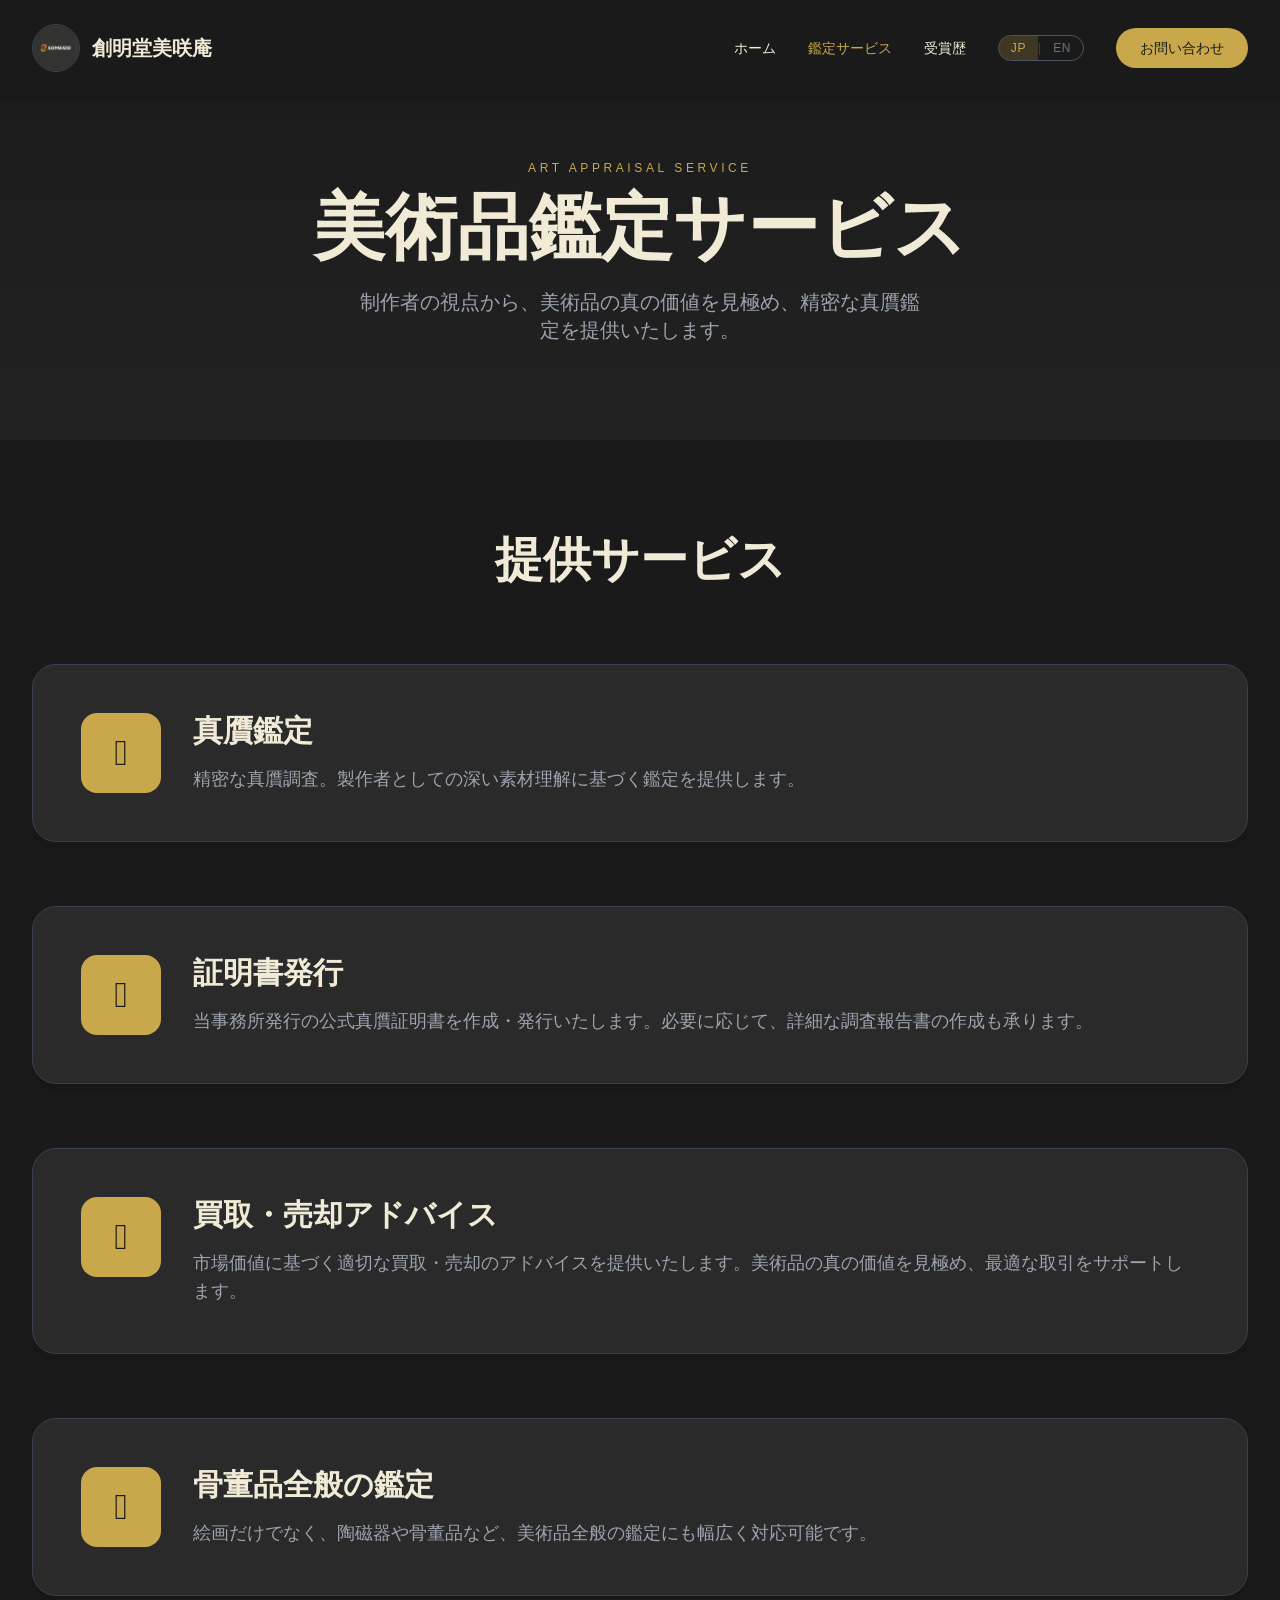
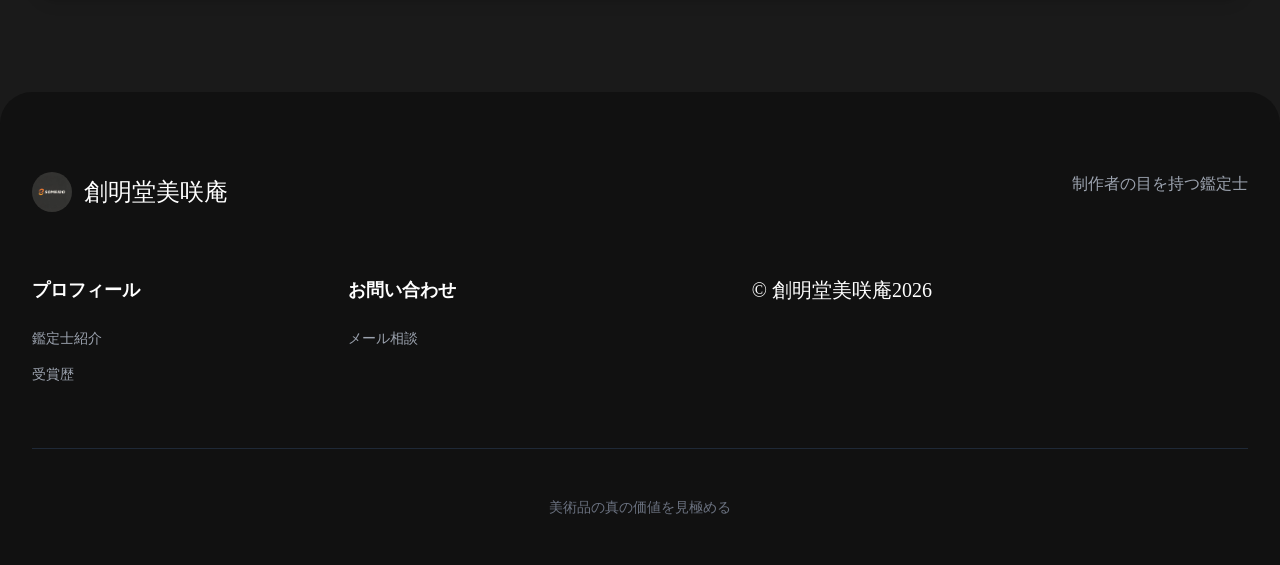
==== index.html @ faf90584 "Rename ウェブページ.完全.htｍ.html to index.html" ====
<!DOCTYPE html>
<!-- saved from url=(0043)https://someido-misakian.readdy.co/services -->
<html lang="ja"><head><meta http-equiv="Content-Type" content="text/html; charset=UTF-8">
    
    <link rel="icon" type="image/svg+xml" href="https://someido-misakian.readdy.co/vite.svg">
    <meta name="viewport" content="width=device-width, initial-scale=1.0">
    
    <!-- SEO Meta Tags -->
    <title>創明堂美咲庵 | 制作者の視点から美術品の真の価値を鑑定する美術品鑑定士</title>
    <meta name="description" content="創明堂美咲庵の松尾美咲による美術品鑑定サービス。制作者としての深い素材理解と専門知識に基づく精密な真贋鑑定、証明書発行、買取・売却アドバイスを提供。木版画・骨董品・陶磁器など美術品全般に対応。">
    <meta name="keywords" content="美術品鑑定,真贋鑑定,版画鑑定,骨董品鑑定,創明堂美咲庵,松尾美咲,証明書発行">
    <link rel="canonical" href="https://readdy.ai/">
    <meta name="last-modified" content="2025-01-01">
    
    <!-- Open Graph Tags -->
    <meta property="og:title" content="創明堂美咲庵 | 制作者の視点から美術品鑑定">
    <meta property="og:description" content="制作者としての深い素材理解に基づく精密な美術品鑑定サービス">
    <meta property="og:type" content="website">
    <meta property="og:url" content="https://readdy.ai/">
    
    <!-- Twitter Card Tags -->
    <meta name="twitter:card" content="summary_large_image">
    <meta name="twitter:title" content="創明堂美咲庵 | 美術品鑑定サービス">
    <meta name="twitter:description" content="制作者の視点から美術品の真の価値を鑑定">
    
    <!-- Fonts -->
    <link rel="preconnect" href="https://fonts.googleapis.com/">
    <link rel="preconnect" href="https://fonts.gstatic.com/" crossorigin="">
    <link href="./ウェブページ.完全.htｍ_files/css2" rel="stylesheet">
    
    <!-- Icon Libraries -->
    <link rel="stylesheet" href="./ウェブページ.完全.htｍ_files/all.min.css">
    <link rel="stylesheet" href="./ウェブページ.完全.htｍ_files/remixicon.min.css">
        <meta name="readdy-project-version" content="7c23c5a4f481bdd89cf156c9e6ebb850:818ca5201b40d1bff4f04a283260763b:6ee712ba3f40ec1ffb72550dedaf5ff7ba6d9cf1adc5ffd44f892097f77eb006e095c29fb9fb0deb5102063b9d4eeb099a6c7bd4300fa36c8516f1310afe72c5"><script>
          window.EventReportingConfig = {
            projectId: '60b9f8c3-3907-441c-ba3c-39eecb94cda1',
            domain: 'https://readdy.ai',
            debug: false
          };
        </script>
        <script defer="" src="./ウェブページ.完全.htｍ_files/event-reporting.min.js.ダウンロード"></script>
          <script type="module" crossorigin="" src="./ウェブページ.完全.htｍ_files/index-BcKtVwzm.js.ダウンロード"></script>
          <link rel="stylesheet" crossorigin="" href="./ウェブページ.完全.htｍ_files/index-BB2n0USH.css">
        </head>
  <body>
    <div id="root"><div class="min-h-screen bg-[#1a1a1a]"><nav class="fixed top-0 left-0 right-0 z-50 transition-all duration-300 bg-[#1a1a1a] shadow-md"><div class="max-w-7xl mx-auto px-4 sm:px-8 py-4 sm:py-6 flex items-center justify-between"><a class="flex items-center gap-2 sm:gap-3" href="https://someido-misakian.readdy.co/" data-discover="true"><img alt="創明堂美咲庵" class="w-9 h-9 sm:w-12 sm:h-12 object-cover rounded-full border border-gray-700" src="./ウェブページ.完全.htｍ_files/a552fc7414e5a4811c00b3ad66b01576.jpeg"><span class="text-base sm:text-xl font-serif font-semibold text-[#F0EAD6]">創明堂美咲庵</span></a><div class="hidden md:flex items-center gap-6 lg:gap-8"><a class="text-sm font-medium transition-colors hover:text-[#C9A84C] cursor-pointer whitespace-nowrap text-[#F0EAD6]" href="https://someido-misakian.readdy.co/" data-discover="true">ホーム</a><a class="text-sm font-medium transition-colors hover:text-[#C9A84C] cursor-pointer whitespace-nowrap text-[#C9A84C]" href="https://someido-misakian.readdy.co/services" data-discover="true">鑑定サービス</a><a class="text-sm font-medium transition-colors hover:text-[#C9A84C] cursor-pointer whitespace-nowrap text-[#F0EAD6]" href="https://someido-misakian.readdy.co/awards" data-discover="true">受賞歴</a><div class="flex items-center gap-0 border border-gray-600 rounded-full overflow-hidden"><button class="px-3 py-1 text-xs font-light tracking-wider transition-colors cursor-pointer whitespace-nowrap bg-[#C9A84C]/20 text-[#C9A84C]">JP</button><span class="text-gray-700 text-xs select-none">|</span><button class="px-3 py-1 text-xs font-light tracking-wider transition-colors cursor-pointer whitespace-nowrap text-gray-500 hover:text-gray-300">EN</button></div><a href="mailto:someidomisakian@gmail.com" class="px-6 py-2.5 bg-[#C9A84C] text-[#1a1a1a] text-sm font-medium rounded-full hover:bg-[#8B2500] hover:text-white transition-colors whitespace-nowrap cursor-pointer">お問い合わせ</a></div><div class="md:hidden flex items-center gap-3"><div class="flex items-center border border-gray-600 rounded-full overflow-hidden"><button class="px-2.5 py-1 text-xs font-light tracking-wider transition-colors cursor-pointer text-[#C9A84C]">JP</button><span class="text-gray-700 text-xs select-none">|</span><button class="px-2.5 py-1 text-xs font-light tracking-wider transition-colors cursor-pointer text-gray-500">EN</button></div><button class="flex items-center justify-center w-9 h-9 cursor-pointer" aria-label="メニュー"><i class="text-2xl text-[#F0EAD6] ri-menu-line"></i></button></div></div></nav><section class="pt-24 sm:pt-40 pb-10 sm:pb-24 px-4 sm:px-8 bg-gradient-to-b from-[#1a1a1a] to-[#222222]"><div class="max-w-5xl mx-auto text-center"><p class="text-xs tracking-[0.3em] text-[#C9A84C] uppercase mb-3 sm:mb-4">Art Appraisal Service</p><h1 class="text-3xl sm:text-6xl md:text-7xl font-serif font-bold mb-3 sm:mb-6 leading-tight text-[#F0EAD6]">美術品鑑定サービス</h1><p class="text-xs sm:text-xl text-gray-400 leading-relaxed max-w-xl mx-auto">制作者の視点から、美術品の真の価値を見極め、精密な真贋鑑定を提供いたします。</p></div></section><section class="py-10 sm:py-24 px-4 sm:px-8 bg-[#1a1a1a]"><div class="max-w-7xl mx-auto"><h2 class="text-2xl sm:text-5xl font-serif font-bold text-center mb-8 sm:mb-20 text-[#F0EAD6]">提供サービス</h2><div class="space-y-5 sm:space-y-16"><div class="bg-[#2a2a2a] rounded-2xl sm:rounded-3xl shadow-md sm:shadow-lg border border-gray-700 p-5 sm:p-12 hover:shadow-xl transition-shadow"><div class="flex flex-row items-start gap-4 sm:gap-8"><div class="w-11 h-11 sm:w-20 sm:h-20 flex items-center justify-center bg-[#C9A84C] rounded-xl sm:rounded-2xl flex-shrink-0"><i class="ri-search-eye-line text-xl sm:text-4xl text-[#1a1a1a]"></i></div><div class="flex-1 min-w-0"><h3 class="text-lg sm:text-3xl font-bold mb-1.5 sm:mb-4 text-[#F0EAD6]">真贋鑑定</h3><p class="text-xs sm:text-lg text-gray-400 leading-relaxed">精密な真贋調査。製作者としての深い素材理解に基づく鑑定を提供します。</p></div></div></div><div class="bg-[#2a2a2a] rounded-2xl sm:rounded-3xl shadow-md sm:shadow-lg border border-gray-700 p-5 sm:p-12 hover:shadow-xl transition-shadow"><div class="flex flex-row items-start gap-4 sm:gap-8"><div class="w-11 h-11 sm:w-20 sm:h-20 flex items-center justify-center bg-[#C9A84C] rounded-xl sm:rounded-2xl flex-shrink-0"><i class="ri-file-text-line text-xl sm:text-4xl text-[#1a1a1a]"></i></div><div class="flex-1 min-w-0"><h3 class="text-lg sm:text-3xl font-bold mb-1.5 sm:mb-4 text-[#F0EAD6]">証明書発行</h3><p class="text-xs sm:text-lg text-gray-400 leading-relaxed">当事務所発行の公式真贋証明書を作成・発行いたします。必要に応じて、詳細な調査報告書の作成も承ります。</p></div></div></div><div class="bg-[#2a2a2a] rounded-2xl sm:rounded-3xl shadow-md sm:shadow-lg border border-gray-700 p-5 sm:p-12 hover:shadow-xl transition-shadow"><div class="flex flex-row items-start gap-4 sm:gap-8"><div class="w-11 h-11 sm:w-20 sm:h-20 flex items-center justify-center bg-[#C9A84C] rounded-xl sm:rounded-2xl flex-shrink-0"><i class="ri-line-chart-line text-xl sm:text-4xl text-[#1a1a1a]"></i></div><div class="flex-1 min-w-0"><h3 class="text-lg sm:text-3xl font-bold mb-1.5 sm:mb-4 text-[#F0EAD6]">買取・売却アドバイス</h3><p class="text-xs sm:text-lg text-gray-400 leading-relaxed">市場価値に基づく適切な買取・売却のアドバイスを提供いたします。美術品の真の価値を見極め、最適な取引をサポートします。</p></div></div></div><div class="bg-[#2a2a2a] rounded-2xl sm:rounded-3xl shadow-md sm:shadow-lg border border-gray-700 p-5 sm:p-12 hover:shadow-xl transition-shadow"><div class="flex flex-row items-start gap-4 sm:gap-8"><div class="w-11 h-11 sm:w-20 sm:h-20 flex items-center justify-center bg-[#C9A84C] rounded-xl sm:rounded-2xl flex-shrink-0"><i class="ri-ancient-pavilion-line text-xl sm:text-4xl text-[#1a1a1a]"></i></div><div class="flex-1 min-w-0"><h3 class="text-lg sm:text-3xl font-bold mb-1.5 sm:mb-4 text-[#F0EAD6]">骨董品全般の鑑定</h3><p class="text-xs sm:text-lg text-gray-400 leading-relaxed">絵画だけでなく、陶磁器や骨董品など、美術品全般の鑑定にも幅広く対応可能です。</p></div></div></div></div></div></section><footer class="bg-[#111111] px-4 sm:px-8 pt-12 sm:pt-20 pb-8 sm:pb-12 rounded-t-[32px]"><div class="max-w-7xl mx-auto"><div class="flex flex-col sm:flex-row items-start justify-between mb-10 sm:mb-16 gap-4"><a class="flex items-center gap-3" href="https://someido-misakian.readdy.co/" data-discover="true"><img alt="創明堂美咲庵" class="w-10 h-10 object-cover rounded-full" src="./ウェブページ.完全.htｍ_files/a552fc7414e5a4811c00b3ad66b01576.jpeg"><span class="text-white text-xl sm:text-2xl font-serif">創明堂美咲庵</span></a><p class="text-gray-400 text-sm sm:text-base">制作者の目を持つ鑑定士</p></div><div class="grid grid-cols-2 sm:grid-cols-4 gap-8 sm:gap-12 mb-10 sm:mb-16"><div><h4 class="text-white text-base sm:text-lg font-semibold mb-4 sm:mb-6">プロフィール</h4><ul class="space-y-3 sm:space-y-4 text-gray-400 text-sm"><li><a class="hover:text-[#C9A84C] transition-colors cursor-pointer" href="https://someido-misakian.readdy.co/" data-discover="true">鑑定士紹介</a></li><li><a class="hover:text-[#C9A84C] transition-colors cursor-pointer" href="https://someido-misakian.readdy.co/awards" data-discover="true">受賞歴</a></li></ul></div><div><h4 class="text-white text-base sm:text-lg font-semibold mb-4 sm:mb-6">お問い合わせ</h4><ul class="space-y-3 sm:space-y-4 text-gray-400 text-sm"><li><a href="mailto:someidomisakian@gmail.com" class="hover:text-[#C9A84C] transition-colors cursor-pointer">メール相談</a></li></ul></div><div class="text-right"><p class="text-white text-base sm:text-xl font-serif mb-2">© 創明堂美咲庵2026</p></div></div><div class="pt-8 sm:pt-12 border-t border-gray-800 text-center"><p class="text-gray-500 text-sm">美術品の真の価値を見極める</p></div></div></footer></div></div>
  
</body></html>
---- ウェブページ.完全.htｍ_files/index-BB2n0USH.css ----
*,:before,:after{--tw-border-spacing-x: 0;--tw-border-spacing-y: 0;--tw-translate-x: 0;--tw-translate-y: 0;--tw-rotate: 0;--tw-skew-x: 0;--tw-skew-y: 0;--tw-scale-x: 1;--tw-scale-y: 1;--tw-pan-x: ;--tw-pan-y: ;--tw-pinch-zoom: ;--tw-scroll-snap-strictness: proximity;--tw-gradient-from-position: ;--tw-gradient-via-position: ;--tw-gradient-to-position: ;--tw-ordinal: ;--tw-slashed-zero: ;--tw-numeric-figure: ;--tw-numeric-spacing: ;--tw-numeric-fraction: ;--tw-ring-inset: ;--tw-ring-offset-width: 0px;--tw-ring-offset-color: #fff;--tw-ring-color: rgb(59 130 246 / .5);--tw-ring-offset-shadow: 0 0 #0000;--tw-ring-shadow: 0 0 #0000;--tw-shadow: 0 0 #0000;--tw-shadow-colored: 0 0 #0000;--tw-blur: ;--tw-brightness: ;--tw-contrast: ;--tw-grayscale: ;--tw-hue-rotate: ;--tw-invert: ;--tw-saturate: ;--tw-sepia: ;--tw-drop-shadow: ;--tw-backdrop-blur: ;--tw-backdrop-brightness: ;--tw-backdrop-contrast: ;--tw-backdrop-grayscale: ;--tw-backdrop-hue-rotate: ;--tw-backdrop-invert: ;--tw-backdrop-opacity: ;--tw-backdrop-saturate: ;--tw-backdrop-sepia: ;--tw-contain-size: ;--tw-contain-layout: ;--tw-contain-paint: ;--tw-contain-style: }::backdrop{--tw-border-spacing-x: 0;--tw-border-spacing-y: 0;--tw-translate-x: 0;--tw-translate-y: 0;--tw-rotate: 0;--tw-skew-x: 0;--tw-skew-y: 0;--tw-scale-x: 1;--tw-scale-y: 1;--tw-pan-x: ;--tw-pan-y: ;--tw-pinch-zoom: ;--tw-scroll-snap-strictness: proximity;--tw-gradient-from-position: ;--tw-gradient-via-position: ;--tw-gradient-to-position: ;--tw-ordinal: ;--tw-slashed-zero: ;--tw-numeric-figure: ;--tw-numeric-spacing: ;--tw-numeric-fraction: ;--tw-ring-inset: ;--tw-ring-offset-width: 0px;--tw-ring-offset-color: #fff;--tw-ring-color: rgb(59 130 246 / .5);--tw-ring-offset-shadow: 0 0 #0000;--tw-ring-shadow: 0 0 #0000;--tw-shadow: 0 0 #0000;--tw-shadow-colored: 0 0 #0000;--tw-blur: ;--tw-brightness: ;--tw-contrast: ;--tw-grayscale: ;--tw-hue-rotate: ;--tw-invert: ;--tw-saturate: ;--tw-sepia: ;--tw-drop-shadow: ;--tw-backdrop-blur: ;--tw-backdrop-brightness: ;--tw-backdrop-contrast: ;--tw-backdrop-grayscale: ;--tw-backdrop-hue-rotate: ;--tw-backdrop-invert: ;--tw-backdrop-opacity: ;--tw-backdrop-saturate: ;--tw-backdrop-sepia: ;--tw-contain-size: ;--tw-contain-layout: ;--tw-contain-paint: ;--tw-contain-style: }*,:before,:after{box-sizing:border-box;border-width:0;border-style:solid;border-color:#e5e7eb}:before,:after{--tw-content: ""}html,:host{line-height:1.5;-webkit-text-size-adjust:100%;-moz-tab-size:4;-o-tab-size:4;tab-size:4;font-family:Noto Sans JP,sans-serif;font-feature-settings:normal;font-variation-settings:normal;-webkit-tap-highlight-color:transparent}body{margin:0;line-height:inherit}hr{height:0;color:inherit;border-top-width:1px}abbr:where([title]){-webkit-text-decoration:underline dotted;text-decoration:underline dotted}h1,h2,h3,h4,h5,h6{font-size:inherit;font-weight:inherit}a{color:inherit;text-decoration:inherit}b,strong{font-weight:bolder}code,kbd,samp,pre{font-family:ui-monospace,SFMono-Regular,Menlo,Monaco,Consolas,Liberation Mono,Courier New,monospace;font-feature-settings:normal;font-variation-settings:normal;font-size:1em}small{font-size:80%}sub,sup{font-size:75%;line-height:0;position:relative;vertical-align:baseline}sub{bottom:-.25em}sup{top:-.5em}table{text-indent:0;border-color:inherit;border-collapse:collapse}button,input,optgroup,select,textarea{font-family:inherit;font-feature-settings:inherit;font-variation-settings:inherit;font-size:100%;font-weight:inherit;line-height:inherit;letter-spacing:inherit;color:inherit;margin:0;padding:0}button,select{text-transform:none}button,input:where([type=button]),input:where([type=reset]),input:where([type=submit]){-webkit-appearance:button;background-color:transparent;background-image:none}:-moz-focusring{outline:auto}:-moz-ui-invalid{box-shadow:none}progress{vertical-align:baseline}::-webkit-inner-spin-button,::-webkit-outer-spin-button{height:auto}[type=search]{-webkit-appearance:textfield;outline-offset:-2px}::-webkit-search-decoration{-webkit-appearance:none}::-webkit-file-upload-button{-webkit-appearance:button;font:inherit}summary{display:list-item}blockquote,dl,dd,h1,h2,h3,h4,h5,h6,hr,figure,p,pre{margin:0}fieldset{margin:0;padding:0}legend{padding:0}ol,ul,menu{list-style:none;margin:0;padding:0}dialog{padding:0}textarea{resize:vertical}input::-moz-placeholder,textarea::-moz-placeholder{opacity:1;color:#9ca3af}input::placeholder,textarea::placeholder{opacity:1;color:#9ca3af}button,[role=button]{cursor:pointer}:disabled{cursor:default}img,svg,video,canvas,audio,iframe,embed,object{display:block;vertical-align:middle}img,video{max-width:100%;height:auto}[hidden]:where(:not([hidden=until-found])){display:none}.pointer-events-none{pointer-events:none}.static{position:static}.fixed{position:fixed}.absolute{position:absolute}.relative{position:relative}.inset-0{inset:0}.bottom-0{bottom:0}.left-0{left:0}.right-0{right:0}.top-0{top:0}.z-0{z-index:0}.z-10{z-index:10}.z-50{z-index:50}.mx-auto{margin-left:auto;margin-right:auto}.mb-1{margin-bottom:.25rem}.mb-1\.5{margin-bottom:.375rem}.mb-10{margin-bottom:2.5rem}.mb-2{margin-bottom:.5rem}.mb-3{margin-bottom:.75rem}.mb-4{margin-bottom:1rem}.mb-5{margin-bottom:1.25rem}.mb-6{margin-bottom:1.5rem}.mb-7{margin-bottom:1.75rem}.mb-8{margin-bottom:2rem}.ml-2{margin-left:.5rem}.ml-auto{margin-left:auto}.mt-0\.5{margin-top:.125rem}.mt-1{margin-top:.25rem}.mt-10{margin-top:2.5rem}.mt-2{margin-top:.5rem}.mt-4{margin-top:1rem}.mt-6{margin-top:1.5rem}.mt-8{margin-top:2rem}.block{display:block}.inline-block{display:inline-block}.flex{display:flex}.inline-flex{display:inline-flex}.grid{display:grid}.hidden{display:none}.h-10{height:2.5rem}.h-11{height:2.75rem}.h-2{height:.5rem}.h-9{height:2.25rem}.h-full{height:100%}.h-screen{height:100vh}.min-h-screen{min-height:100vh}.w-10{width:2.5rem}.w-11{width:2.75rem}.w-2{width:.5rem}.w-9{width:2.25rem}.w-full{width:100%}.min-w-0{min-width:0px}.max-w-2xl{max-width:42rem}.max-w-4xl{max-width:56rem}.max-w-5xl{max-width:64rem}.max-w-7xl{max-width:80rem}.max-w-xl{max-width:36rem}.max-w-xs{max-width:20rem}.flex-1{flex:1 1 0%}.flex-shrink-0{flex-shrink:0}.scale-100{--tw-scale-x: 1;--tw-scale-y: 1;transform:translate(var(--tw-translate-x),var(--tw-translate-y)) rotate(var(--tw-rotate)) skew(var(--tw-skew-x)) skewY(var(--tw-skew-y)) scaleX(var(--tw-scale-x)) scaleY(var(--tw-scale-y))}.scale-105{--tw-scale-x: 1.05;--tw-scale-y: 1.05;transform:translate(var(--tw-translate-x),var(--tw-translate-y)) rotate(var(--tw-rotate)) skew(var(--tw-skew-x)) skewY(var(--tw-skew-y)) scaleX(var(--tw-scale-x)) scaleY(var(--tw-scale-y))}.cursor-pointer{cursor:pointer}.select-none{-webkit-user-select:none;-moz-user-select:none;user-select:none}.grid-cols-1{grid-template-columns:repeat(1,minmax(0,1fr))}.grid-cols-2{grid-template-columns:repeat(2,minmax(0,1fr))}.flex-row{flex-direction:row}.flex-col{flex-direction:column}.items-start{align-items:flex-start}.items-center{align-items:center}.justify-center{justify-content:center}.justify-between{justify-content:space-between}.gap-0{gap:0px}.gap-2{gap:.5rem}.gap-3{gap:.75rem}.gap-4{gap:1rem}.gap-6{gap:1.5rem}.gap-8{gap:2rem}.space-y-0>:not([hidden])~:not([hidden]){--tw-space-y-reverse: 0;margin-top:calc(0px * calc(1 - var(--tw-space-y-reverse)));margin-bottom:calc(0px * var(--tw-space-y-reverse))}.space-y-1\.5>:not([hidden])~:not([hidden]){--tw-space-y-reverse: 0;margin-top:calc(.375rem * calc(1 - var(--tw-space-y-reverse)));margin-bottom:calc(.375rem * var(--tw-space-y-reverse))}.space-y-3>:not([hidden])~:not([hidden]){--tw-space-y-reverse: 0;margin-top:calc(.75rem * calc(1 - var(--tw-space-y-reverse)));margin-bottom:calc(.75rem * var(--tw-space-y-reverse))}.space-y-4>:not([hidden])~:not([hidden]){--tw-space-y-reverse: 0;margin-top:calc(1rem * calc(1 - var(--tw-space-y-reverse)));margin-bottom:calc(1rem * var(--tw-space-y-reverse))}.space-y-5>:not([hidden])~:not([hidden]){--tw-space-y-reverse: 0;margin-top:calc(1.25rem * calc(1 - var(--tw-space-y-reverse)));margin-bottom:calc(1.25rem * var(--tw-space-y-reverse))}.overflow-hidden{overflow:hidden}.whitespace-nowrap{white-space:nowrap}.whitespace-pre-line{white-space:pre-line}.break-all{word-break:break-all}.rounded-2xl{border-radius:1rem}.rounded-full{border-radius:9999px}.rounded-xl{border-radius:.75rem}.rounded-t-\[32px\]{border-top-left-radius:32px;border-top-right-radius:32px}.border{border-width:1px}.border-2{border-width:2px}.border-b{border-bottom-width:1px}.border-l-2{border-left-width:2px}.border-t{border-top-width:1px}.border-\[\#C9A84C\]{--tw-border-opacity: 1;border-color:rgb(201 168 76 / var(--tw-border-opacity, 1))}.border-gray-600{--tw-border-opacity: 1;border-color:rgb(75 85 99 / var(--tw-border-opacity, 1))}.border-gray-700{--tw-border-opacity: 1;border-color:rgb(55 65 81 / var(--tw-border-opacity, 1))}.border-gray-800{--tw-border-opacity: 1;border-color:rgb(31 41 55 / var(--tw-border-opacity, 1))}.bg-\[\#111111\]{--tw-bg-opacity: 1;background-color:rgb(17 17 17 / var(--tw-bg-opacity, 1))}.bg-\[\#1a1a1a\]{--tw-bg-opacity: 1;background-color:rgb(26 26 26 / var(--tw-bg-opacity, 1))}.bg-\[\#222222\]{--tw-bg-opacity: 1;background-color:rgb(34 34 34 / var(--tw-bg-opacity, 1))}.bg-\[\#2a2a2a\]{--tw-bg-opacity: 1;background-color:rgb(42 42 42 / var(--tw-bg-opacity, 1))}.bg-\[\#C9A84C\]{--tw-bg-opacity: 1;background-color:rgb(201 168 76 / var(--tw-bg-opacity, 1))}.bg-\[\#C9A84C\]\/20{background-color:#c9a84c33}.bg-transparent{background-color:transparent}.bg-gradient-to-b{background-image:linear-gradient(to bottom,var(--tw-gradient-stops))}.bg-gradient-to-r{background-image:linear-gradient(to right,var(--tw-gradient-stops))}.bg-gradient-to-t{background-image:linear-gradient(to top,var(--tw-gradient-stops))}.from-\[\#1a1a1a\]{--tw-gradient-from: #1a1a1a var(--tw-gradient-from-position);--tw-gradient-to: rgb(26 26 26 / 0) var(--tw-gradient-to-position);--tw-gradient-stops: var(--tw-gradient-from), var(--tw-gradient-to)}.from-black\/60{--tw-gradient-from: rgb(0 0 0 / .6) var(--tw-gradient-from-position);--tw-gradient-to: rgb(0 0 0 / 0) var(--tw-gradient-to-position);--tw-gradient-stops: var(--tw-gradient-from), var(--tw-gradient-to)}.from-black\/90{--tw-gradient-from: rgb(0 0 0 / .9) var(--tw-gradient-from-position);--tw-gradient-to: rgb(0 0 0 / 0) var(--tw-gradient-to-position);--tw-gradient-stops: var(--tw-gradient-from), var(--tw-gradient-to)}.via-black\/40{--tw-gradient-to: rgb(0 0 0 / 0) var(--tw-gradient-to-position);--tw-gradient-stops: var(--tw-gradient-from), rgb(0 0 0 / .4) var(--tw-gradient-via-position), var(--tw-gradient-to)}.to-\[\#111111\]{--tw-gradient-to: #111111 var(--tw-gradient-to-position)}.to-\[\#222222\]{--tw-gradient-to: #222222 var(--tw-gradient-to-position)}.to-transparent{--tw-gradient-to: transparent var(--tw-gradient-to-position)}.object-cover{-o-object-fit:cover;object-fit:cover}.object-top{-o-object-position:top;object-position:top}.p-3{padding:.75rem}.p-4{padding:1rem}.p-5{padding:1.25rem}.p-6{padding:1.5rem}.px-2\.5{padding-left:.625rem;padding-right:.625rem}.px-3{padding-left:.75rem;padding-right:.75rem}.px-4{padding-left:1rem;padding-right:1rem}.px-6{padding-left:1.5rem;padding-right:1.5rem}.px-8{padding-left:2rem;padding-right:2rem}.py-1{padding-top:.25rem;padding-bottom:.25rem}.py-1\.5{padding-top:.375rem;padding-bottom:.375rem}.py-10{padding-top:2.5rem;padding-bottom:2.5rem}.py-12{padding-top:3rem;padding-bottom:3rem}.py-2{padding-top:.5rem;padding-bottom:.5rem}.py-2\.5{padding-top:.625rem;padding-bottom:.625rem}.py-3{padding-top:.75rem;padding-bottom:.75rem}.py-3\.5{padding-top:.875rem;padding-bottom:.875rem}.py-4{padding-top:1rem;padding-bottom:1rem}.pb-10{padding-bottom:2.5rem}.pb-6{padding-bottom:1.5rem}.pb-8{padding-bottom:2rem}.pl-3{padding-left:.75rem}.pt-12{padding-top:3rem}.pt-2{padding-top:.5rem}.pt-24{padding-top:6rem}.pt-8{padding-top:2rem}.text-center{text-align:center}.text-right{text-align:right}.font-mono{font-family:ui-monospace,SFMono-Regular,Menlo,Monaco,Consolas,Liberation Mono,Courier New,monospace}.font-serif{font-family:"Noto Serif JP",serif}.text-2xl{font-size:1.5rem;line-height:2rem}.text-3xl{font-size:1.875rem;line-height:2.25rem}.text-4xl{font-size:2.25rem;line-height:2.5rem}.text-9xl{font-size:8rem;line-height:1}.text-base{font-size:1rem;line-height:1.5rem}.text-lg{font-size:1.125rem;line-height:1.75rem}.text-sm{font-size:.875rem;line-height:1.25rem}.text-xl{font-size:1.25rem;line-height:1.75rem}.text-xs{font-size:.75rem;line-height:1rem}.font-black{font-weight:900}.font-bold{font-weight:700}.font-light{font-weight:300}.font-medium{font-weight:500}.font-normal{font-weight:400}.font-semibold{font-weight:600}.uppercase{text-transform:uppercase}.italic{font-style:italic}.leading-loose{line-height:2}.leading-relaxed{line-height:1.625}.leading-snug{line-height:1.375}.leading-tight{line-height:1.25}.tracking-\[0\.3em\]{letter-spacing:.3em}.tracking-wide{letter-spacing:.025em}.tracking-wider{letter-spacing:.05em}.tracking-widest{letter-spacing:.1em}.text-\[\#1a1a1a\]{--tw-text-opacity: 1;color:rgb(26 26 26 / var(--tw-text-opacity, 1))}.text-\[\#C9A84C\]{--tw-text-opacity: 1;color:rgb(201 168 76 / var(--tw-text-opacity, 1))}.text-\[\#F0EAD6\]{--tw-text-opacity: 1;color:rgb(240 234 214 / var(--tw-text-opacity, 1))}.text-gray-300{--tw-text-opacity: 1;color:rgb(209 213 219 / var(--tw-text-opacity, 1))}.text-gray-400{--tw-text-opacity: 1;color:rgb(156 163 175 / var(--tw-text-opacity, 1))}.text-gray-50{--tw-text-opacity: 1;color:rgb(249 250 251 / var(--tw-text-opacity, 1))}.text-gray-500{--tw-text-opacity: 1;color:rgb(107 114 128 / var(--tw-text-opacity, 1))}.text-gray-700{--tw-text-opacity: 1;color:rgb(55 65 81 / var(--tw-text-opacity, 1))}.text-white{--tw-text-opacity: 1;color:rgb(255 255 255 / var(--tw-text-opacity, 1))}.text-white\/90{color:#ffffffe6}.opacity-80{opacity:.8}.shadow-lg{--tw-shadow: 0 10px 15px -3px rgb(0 0 0 / .1), 0 4px 6px -4px rgb(0 0 0 / .1);--tw-shadow-colored: 0 10px 15px -3px var(--tw-shadow-color), 0 4px 6px -4px var(--tw-shadow-color);box-shadow:var(--tw-ring-offset-shadow, 0 0 #0000),var(--tw-ring-shadow, 0 0 #0000),var(--tw-shadow)}.shadow-md{--tw-shadow: 0 4px 6px -1px rgb(0 0 0 / .1), 0 2px 4px -2px rgb(0 0 0 / .1);--tw-shadow-colored: 0 4px 6px -1px var(--tw-shadow-color), 0 2px 4px -2px var(--tw-shadow-color);box-shadow:var(--tw-ring-offset-shadow, 0 0 #0000),var(--tw-ring-shadow, 0 0 #0000),var(--tw-shadow)}.shadow-xl{--tw-shadow: 0 20px 25px -5px rgb(0 0 0 / .1), 0 8px 10px -6px rgb(0 0 0 / .1);--tw-shadow-colored: 0 20px 25px -5px var(--tw-shadow-color), 0 8px 10px -6px var(--tw-shadow-color);box-shadow:var(--tw-ring-offset-shadow, 0 0 #0000),var(--tw-ring-shadow, 0 0 #0000),var(--tw-shadow)}.grayscale{--tw-grayscale: grayscale(100%);filter:var(--tw-blur) var(--tw-brightness) var(--tw-contrast) var(--tw-grayscale) var(--tw-hue-rotate) var(--tw-invert) var(--tw-saturate) var(--tw-sepia) var(--tw-drop-shadow)}.filter{filter:var(--tw-blur) var(--tw-brightness) var(--tw-contrast) var(--tw-grayscale) var(--tw-hue-rotate) var(--tw-invert) var(--tw-saturate) var(--tw-sepia) var(--tw-drop-shadow)}.transition-all{transition-property:all;transition-timing-function:cubic-bezier(.4,0,.2,1);transition-duration:.15s}.transition-colors{transition-property:color,background-color,border-color,text-decoration-color,fill,stroke;transition-timing-function:cubic-bezier(.4,0,.2,1);transition-duration:.15s}.transition-shadow{transition-property:box-shadow;transition-timing-function:cubic-bezier(.4,0,.2,1);transition-duration:.15s}.transition-transform{transition-property:transform;transition-timing-function:cubic-bezier(.4,0,.2,1);transition-duration:.15s}.duration-300{transition-duration:.3s}.duration-500{transition-duration:.5s}.last\:border-0:last-child{border-width:0px}.hover\:scale-105:hover{--tw-scale-x: 1.05;--tw-scale-y: 1.05;transform:translate(var(--tw-translate-x),var(--tw-translate-y)) rotate(var(--tw-rotate)) skew(var(--tw-skew-x)) skewY(var(--tw-skew-y)) scaleX(var(--tw-scale-x)) scaleY(var(--tw-scale-y))}.hover\:bg-\[\#8B2500\]:hover{--tw-bg-opacity: 1;background-color:rgb(139 37 0 / var(--tw-bg-opacity, 1))}.hover\:text-\[\#C9A84C\]:hover{--tw-text-opacity: 1;color:rgb(201 168 76 / var(--tw-text-opacity, 1))}.hover\:text-gray-300:hover{--tw-text-opacity: 1;color:rgb(209 213 219 / var(--tw-text-opacity, 1))}.hover\:text-white:hover{--tw-text-opacity: 1;color:rgb(255 255 255 / var(--tw-text-opacity, 1))}.hover\:underline:hover{text-decoration-line:underline}.hover\:shadow-2xl:hover{--tw-shadow: 0 25px 50px -12px rgb(0 0 0 / .25);--tw-shadow-colored: 0 25px 50px -12px var(--tw-shadow-color);box-shadow:var(--tw-ring-offset-shadow, 0 0 #0000),var(--tw-ring-shadow, 0 0 #0000),var(--tw-shadow)}.hover\:shadow-xl:hover{--tw-shadow: 0 20px 25px -5px rgb(0 0 0 / .1), 0 8px 10px -6px rgb(0 0 0 / .1);--tw-shadow-colored: 0 20px 25px -5px var(--tw-shadow-color), 0 8px 10px -6px var(--tw-shadow-color);box-shadow:var(--tw-ring-offset-shadow, 0 0 #0000),var(--tw-ring-shadow, 0 0 #0000),var(--tw-shadow)}@media(min-width:640px){.sm\:mb-10{margin-bottom:2.5rem}.sm\:mb-12{margin-bottom:3rem}.sm\:mb-16{margin-bottom:4rem}.sm\:mb-20{margin-bottom:5rem}.sm\:mb-24{margin-bottom:6rem}.sm\:mb-3{margin-bottom:.75rem}.sm\:mb-4{margin-bottom:1rem}.sm\:mb-6{margin-bottom:1.5rem}.sm\:mb-8{margin-bottom:2rem}.sm\:mt-10{margin-top:2.5rem}.sm\:mt-12{margin-top:3rem}.sm\:mt-16{margin-top:4rem}.sm\:mt-2{margin-top:.5rem}.sm\:h-12{height:3rem}.sm\:h-20{height:5rem}.sm\:w-12{width:3rem}.sm\:w-20{width:5rem}.sm\:grid-cols-2{grid-template-columns:repeat(2,minmax(0,1fr))}.sm\:grid-cols-4{grid-template-columns:repeat(4,minmax(0,1fr))}.sm\:flex-row{flex-direction:row}.sm\:items-center{align-items:center}.sm\:gap-12{gap:3rem}.sm\:gap-16{gap:4rem}.sm\:gap-3{gap:.75rem}.sm\:gap-4{gap:1rem}.sm\:gap-7{gap:1.75rem}.sm\:gap-8{gap:2rem}.sm\:space-y-16>:not([hidden])~:not([hidden]){--tw-space-y-reverse: 0;margin-top:calc(4rem * calc(1 - var(--tw-space-y-reverse)));margin-bottom:calc(4rem * var(--tw-space-y-reverse))}.sm\:space-y-4>:not([hidden])~:not([hidden]){--tw-space-y-reverse: 0;margin-top:calc(1rem * calc(1 - var(--tw-space-y-reverse)));margin-bottom:calc(1rem * var(--tw-space-y-reverse))}.sm\:space-y-6>:not([hidden])~:not([hidden]){--tw-space-y-reverse: 0;margin-top:calc(1.5rem * calc(1 - var(--tw-space-y-reverse)));margin-bottom:calc(1.5rem * var(--tw-space-y-reverse))}.sm\:rounded-2xl{border-radius:1rem}.sm\:rounded-3xl{border-radius:1.5rem}.sm\:p-12{padding:3rem}.sm\:p-6{padding:1.5rem}.sm\:p-8{padding:2rem}.sm\:px-12{padding-left:3rem;padding-right:3rem}.sm\:px-14{padding-left:3.5rem;padding-right:3.5rem}.sm\:px-8{padding-left:2rem;padding-right:2rem}.sm\:py-24{padding-top:6rem;padding-bottom:6rem}.sm\:py-32{padding-top:8rem;padding-bottom:8rem}.sm\:py-4{padding-top:1rem;padding-bottom:1rem}.sm\:py-5{padding-top:1.25rem;padding-bottom:1.25rem}.sm\:py-6{padding-top:1.5rem;padding-bottom:1.5rem}.sm\:pb-12{padding-bottom:3rem}.sm\:pb-24{padding-bottom:6rem}.sm\:pl-6{padding-left:1.5rem}.sm\:pt-12{padding-top:3rem}.sm\:pt-20{padding-top:5rem}.sm\:pt-40{padding-top:10rem}.sm\:text-2xl{font-size:1.5rem;line-height:2rem}.sm\:text-3xl{font-size:1.875rem;line-height:2.25rem}.sm\:text-4xl{font-size:2.25rem;line-height:2.5rem}.sm\:text-5xl{font-size:3rem;line-height:1}.sm\:text-6xl{font-size:3.75rem;line-height:1}.sm\:text-7xl{font-size:4.5rem;line-height:1}.sm\:text-base{font-size:1rem;line-height:1.5rem}.sm\:text-lg{font-size:1.125rem;line-height:1.75rem}.sm\:text-sm{font-size:.875rem;line-height:1.25rem}.sm\:text-xl{font-size:1.25rem;line-height:1.75rem}.sm\:shadow-lg{--tw-shadow: 0 10px 15px -3px rgb(0 0 0 / .1), 0 4px 6px -4px rgb(0 0 0 / .1);--tw-shadow-colored: 0 10px 15px -3px var(--tw-shadow-color), 0 4px 6px -4px var(--tw-shadow-color);box-shadow:var(--tw-ring-offset-shadow, 0 0 #0000),var(--tw-ring-shadow, 0 0 #0000),var(--tw-shadow)}}@media(min-width:768px){.md\:col-span-2{grid-column:span 2 / span 2}.md\:col-span-3{grid-column:span 3 / span 3}.md\:flex{display:flex}.md\:hidden{display:none}.md\:max-w-none{max-width:none}.md\:grid-cols-2{grid-template-columns:repeat(2,minmax(0,1fr))}.md\:grid-cols-3{grid-template-columns:repeat(3,minmax(0,1fr))}.md\:grid-cols-4{grid-template-columns:repeat(4,minmax(0,1fr))}.md\:grid-cols-5{grid-template-columns:repeat(5,minmax(0,1fr))}.md\:text-2xl{font-size:1.5rem;line-height:2rem}.md\:text-5xl{font-size:3rem;line-height:1}.md\:text-6xl{font-size:3.75rem;line-height:1}.md\:text-7xl{font-size:4.5rem;line-height:1}.md\:text-8xl{font-size:6rem;line-height:1}.md\:text-\[12rem\]{font-size:12rem}.md\:text-xl{font-size:1.25rem;line-height:1.75rem}}@media(min-width:1024px){.lg\:gap-8{gap:2rem}}
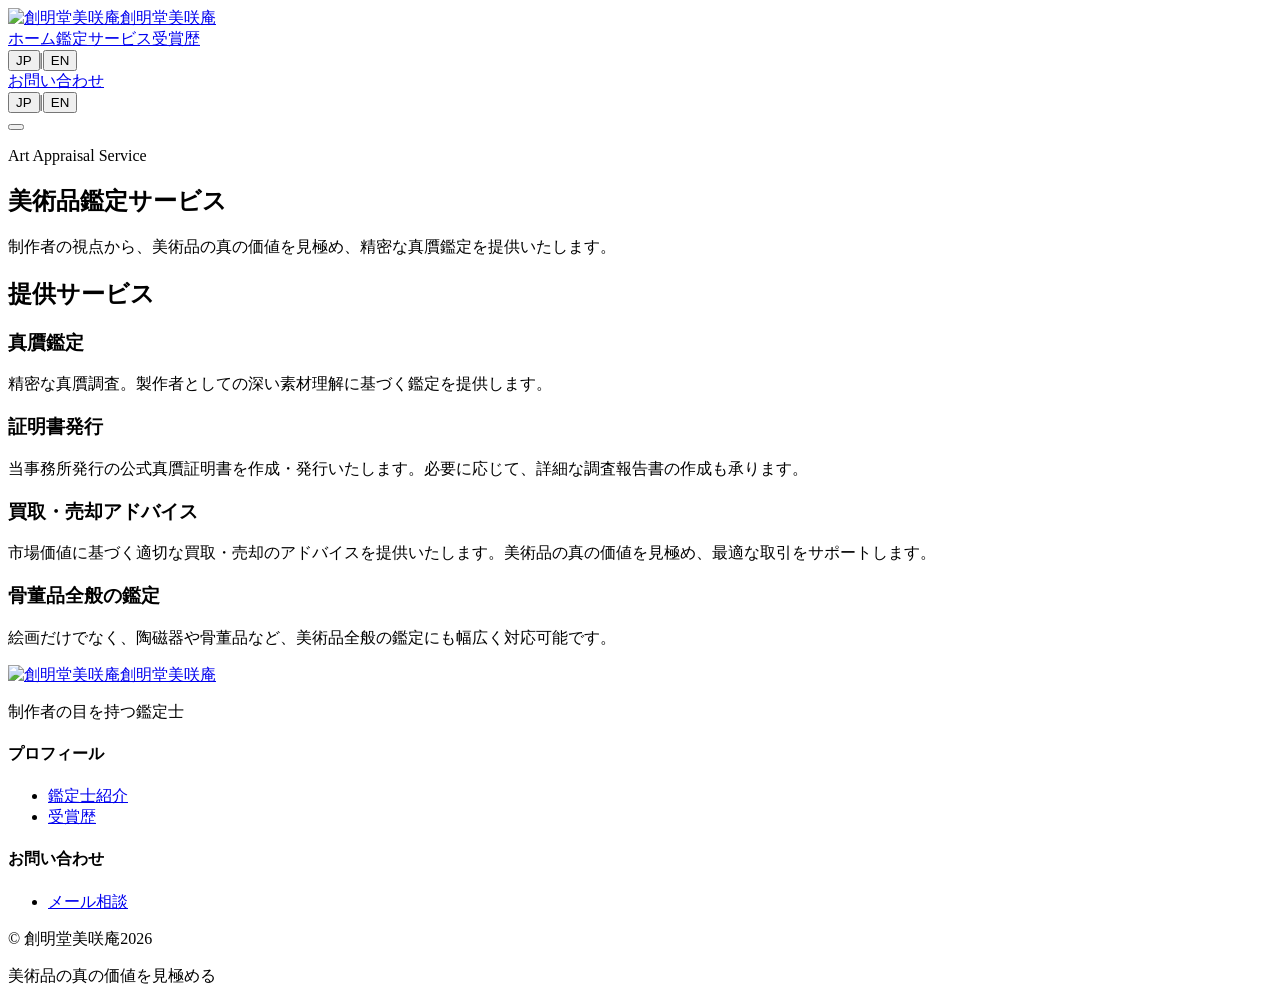
==== commit 1b14c670: "Update index.html" ====
--- a/index.html
+++ b/index.html
@@ -1,5 +1,5 @@
 <!DOCTYPE html>
-<!-- saved from url=(0043)https://someido-misakian.readdy.co/services -->
+<!-- saved from url=(0043)https://https://someido-misakian.github.io/appraisal/services -->
 <html lang="ja"><head><meta http-equiv="Content-Type" content="text/html; charset=UTF-8">
     
     <link rel="icon" type="image/svg+xml" href="https://someido-misakian.readdy.co/vite.svg">
